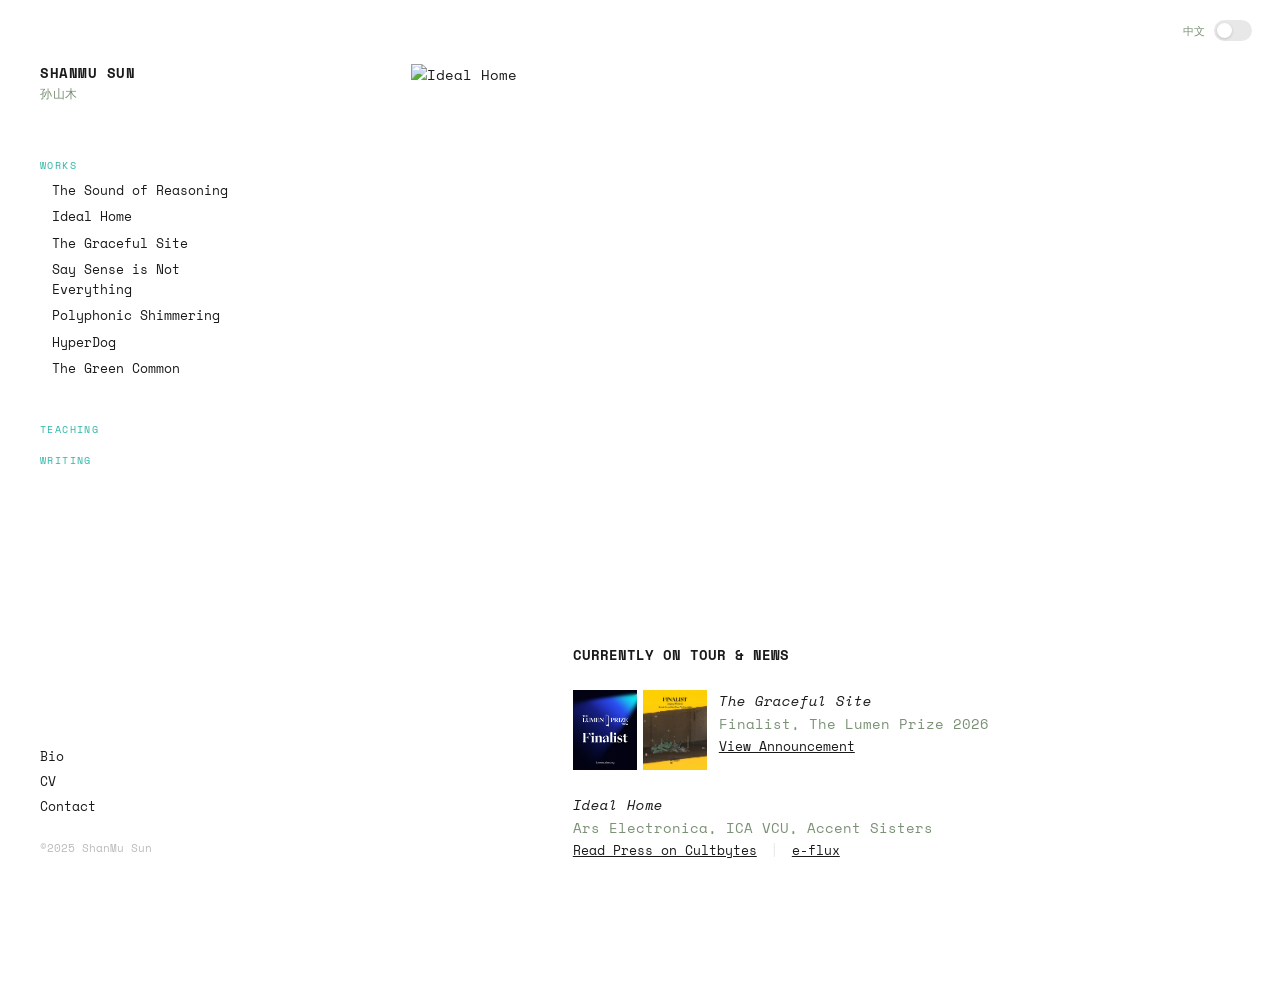
==== index.html @ ded91073 "1" ====
<!DOCTYPE html>
<html lang="en">

<head>
  <meta charset="UTF-8">
  <meta name="viewport" content="width=device-width, initial-scale=1.0">
  <title>ShanMu Sun 孙山木</title>
  <link rel="icon" href="images/favicon.svg" type="image/svg+xml">
  <link rel="icon" href="images/favicon-32.png" type="image/png" sizes="32x32">
  <link rel="icon" href="images/favicon-16.png" type="image/png" sizes="16x16">
  <link rel="shortcut icon" href="images/favicon.ico">
  <link rel="apple-touch-icon" href="images/apple-touch-icon.png" sizes="180x180">
  <link rel="preconnect" href="https://fonts.googleapis.com">
  <link rel="preconnect" href="https://fonts.gstatic.com" crossorigin>
  <link href="https://fonts.googleapis.com/css2?family=Space+Mono:ital,wght@0,400;0,700;1,400;1,700&display=swap"
    rel="stylesheet">
  <link rel="stylesheet" href="style.css">
  <script src="https://cdnjs.cloudflare.com/ajax/libs/three.js/r128/three.min.js"></script>
  <style>
    /* Sidebar stays above float-world */
    .sidebar {
      z-index: 20;
    }

    /* Hide main content when floating */
    body.float-mode .content>section,
    body.float-mode .content>p.section-heading {
      visibility: hidden;
    }

    body.float-mode .main-area {
      overflow: hidden;
    }

    /* Logo becomes clickable always */
    .sidebar-name {
      cursor: pointer;
      user-select: none;
    }

    .mobile-name {
      cursor: pointer;
      user-select: none;
    }
  </style>
</head>

<body>

  <!-- ══ LANG TOGGLE ══ -->
  <button class="lang-toggle" onclick="toggleLang()" aria-label="Switch language">
    <span class="lang-label" id="langLabel">中文</span>
    <div class="toggle-track" id="toggleTrack">
      <div class="toggle-thumb"></div>
    </div>
  </button>

  <!-- ══ MOBILE HEADER ══ -->
  <header class="mobile-header">
    <a href="#home" class="mobile-name" style="text-decoration:none; color:inherit;">SHANMU SUN <span
        class="zh">孙山木</span></a>
    <div class="mobile-header-actions">
      <button class="lang-toggle-inline" onclick="toggleLang()" aria-label="Switch language">
        <div class="toggle-track">
          <div class="toggle-thumb"></div>
        </div>
        <span class="lang-label" style="font-size:11px;letter-spacing:0.06em;color:var(--muted);">中文</span>
      </button>
      <button class="menu-btn" onclick="toggleMenu()" data-i18n="menu-btn">Menu</button>
    </div>
  </header>

  <nav class="mobile-nav" id="mobileNav">
    <div class="sb-group">
      <p class="sb-group-label" data-i18n="label-works">Works</p>
      <ul class="sb-list">
        <li><a href="#sound-of-reasoning" onclick="closeMenu()" data-i18n="nav-sound-of-reasoning">The Sound of Reasoning</a></li>
        <li><a href="#ideal-home" onclick="closeMenu()" data-i18n="nav-ideal-home">Ideal Home</a></li>
        <li><a href="#graceful-site" onclick="closeMenu()" data-i18n="nav-graceful-site">The Graceful Site</a></li>
        <li><a href="#sense" onclick="closeMenu()" data-i18n="nav-sense">Say Sense is Not Everything</a></li>
        <li><a href="#shimmering" onclick="closeMenu()" data-i18n="nav-shimmering">Polyphonic Shimmering</a></li>
        <li><a href="#hyperdog" onclick="closeMenu()" data-i18n="nav-hyperdog">HyperDog</a></li>
        <li><a href="#green-common" onclick="closeMenu()" data-i18n="nav-green-common">The Green Common</a></li>
      </ul>
    </div>
    <div class="sb-group">
      <a href="#teaching" onclick="closeMenu()" class="sb-group-label" data-i18n="label-teaching"
        style="display:block; text-decoration:none; margin-bottom: 16px;">Teaching</a>
      <a href="#writing" onclick="closeMenu()" class="sb-group-label" data-i18n="label-writing"
        style="display:block; text-decoration:none;">Writing</a>
    </div>
    <ul class="sb-list" style="padding-top:16px;margin-top:4px;">
      <li><a href="#about" onclick="closeMenu()" data-i18n="nav-about">Bio</a></li>
      <li><a href="#cv" onclick="closeMenu()" data-i18n="nav-cv">CV</a></li>
      <li><a href="#contact" onclick="closeMenu()" data-i18n="nav-contact">Contact</a></li>
    </ul>
    <div style="padding-top:16px;margin-top:16px;">
      <button class="lang-toggle-inline" onclick="toggleLang()" aria-label="Switch language">
        <div class="toggle-track">
          <div class="toggle-thumb"></div>
        </div>
        <span class="lang-label" style="font-size:11px;letter-spacing:0.06em;color:var(--muted);">中文</span>
      </button>
    </div>
  </nav>

  <!-- ══ SIDEBAR (desktop) ══ -->
  <aside class="sidebar">
    <a href="#home" class="sidebar-name" style="text-decoration:none; color:inherit; display:block;">
      SHANMU SUN
      <span class="zh">孙山木</span>
    </a>

    <div class="sb-group">
      <p class="sb-group-label" data-i18n="label-works">Works</p>
      <ul class="sb-list">
        <li><a href="#sound-of-reasoning" data-i18n="nav-sound-of-reasoning">The Sound of Reasoning</a></li>
        <li><a href="#ideal-home" data-i18n="nav-ideal-home">Ideal Home</a></li>
        <li><a href="#graceful-site" data-i18n="nav-graceful-site">The Graceful Site</a></li>
        <li><a href="#sense" data-i18n="nav-sense">Say Sense is Not Everything</a></li>
        <li><a href="#shimmering" data-i18n="nav-shimmering">Polyphonic Shimmering</a></li>
        <li><a href="#hyperdog" data-i18n="nav-hyperdog">HyperDog</a></li>
        <li><a href="#green-common" data-i18n="nav-green-common">The Green Common</a></li>
      </ul>
    </div>

    <div class="sb-group">
      <a href="#teaching" class="sb-group-label" data-i18n="label-teaching"
        style="display:block; text-decoration:none; margin-bottom: 16px;">Teaching</a>
      <a href="#writing" class="sb-group-label" data-i18n="label-writing"
        style="display:block; text-decoration:none;">Writing</a>
    </div>

    <ul class="sb-info">
      <li><a href="#about" data-i18n="nav-about">Bio</a></li>
      <li><a href="#cv" data-i18n="nav-cv">CV</a></li>
      <li><a href="#contact" data-i18n="nav-contact">Contact</a></li>
    </ul>

    <p class="sidebar-footer">©2025 ShanMu Sun</p>
  </aside>

  <!-- ══ MAIN CONTENT ══ -->
  <div class="main-area">
    <main class="content">

      <!-- HOME / GENERATIVE 3D -->
      <!-- ── Home / Tour Slideshow ── -->
      <section class="view active" id="home" style="display:block;">
        <div class="home-tour">
          <div class="home-slideshow">
            <img class="home-slide active" src="images/ideal-home/SUN_Q2A8078B.png" alt="Ideal Home">
            <img class="home-slide" src="images/ideal-home/SUN_Q2A8181.png" alt="Ideal Home Detail">
            <img class="home-slide" src="images/graceful-site/BP1.png" alt="The Graceful Site">
            <img class="home-slide" src="images/ideal-home/iH.png" alt="Ideal Home Audience">
            <img class="home-slide" src="images/graceful-site/The%20Graceful%20Site_1.png"
              alt="The Graceful Site Detail">
          </div>
          <div class="home-news" style="margin-top: 40px; font-size: 14px; line-height: 1.6; color: var(--fg);">
            <p style="margin-bottom: 24px;"><strong>CURRENTLY ON TOUR & NEWS</strong></p>

            <div style="display:flex; align-items:flex-start; gap:12px; margin-bottom: 24px;">
              <a href="https://lumenprize.org/2026-legacy-future-finalists/shanmu-sun-and-ruiqi-zhang" target="_blank"
                style="flex-shrink:0; display:flex; gap:6px;">
                <img src="images/graceful-site/Lumen%20Prize%20Finalist%20Announcement%20Tile.png"
                  alt="Finalist, The Lumen Prize 2026" style="width:64px; height:80px; object-fit:cover; display:block;">
                <img src="images/graceful-site/IMG_2126.jpg"
                  alt="Finalist, Legacy Futures — ShanMu Sun and Ruiqi Zhang, The Graceful Site"
                  style="width:64px; height:80px; object-fit:cover; display:block;">
              </a>
              <p style="margin:0;">
                <a href="#graceful-site" style="text-decoration:none;"><em>The Graceful Site</em></a><br>
                <span style="color: var(--muted);">Finalist, The Lumen Prize 2026</span><br>
                <a href="https://lumenprize.org/2026-legacy-future-finalists/shanmu-sun-and-ruiqi-zhang" target="_blank"
                  style="text-decoration: underline; font-size: 13px;">View Announcement</a>
              </p>
            </div>

            <p style="margin-bottom: 24px;">
              <a href="#ideal-home" style="text-decoration:none;"><em>Ideal Home</em></a><br>
              <span style="color: var(--muted);">Ars Electronica, ICA VCU, Accent Sisters</span><br>
              <a href="https://cultbytes.com/pleasure-engineered-mostly-captures-the-joy-of-a-i/?fbclid=PAdGRleASih05leHRuA2FlbQIxMQBzcnRjBmFwcF9pZA8xMjQwMjQ1NzQyODc0MTQAAafEj1iFTrn4xY_YZZkGdATvYg1-tB92wG1XQ3IVhoL_uZh4Ns8k4jDRVNehBw_aem_YWdncwD_RJpKM1AUskOohYz_hi32&brid=YWdncwEE5YRsIplyh_QXwCtqfaXg"
                target="_blank" style="text-decoration: underline; font-size: 13px;">Read Press on Cultbytes</a>
              <span style="margin: 0 4px; color: var(--light);">|</span>
              <a href="https://www.e-flux.com/announcements/6784218/gh-l" target="_blank"
                style="text-decoration: underline; font-size: 13px;">e-flux</a>
            </p>
          </div>
        </div>
      </section>


      <!-- ─────────────────────────────
         WORKS
    ───────────────────────────── -->


      <!-- The Sound of Reasoning -->
      <section class="entry view" id="sound-of-reasoning">
        <div class="entry-header">
          <h2 class="entry-title">
            The Sound of Reasoning<br>
            <span class="zh">推理之声</span>
          </h2>
          <p class="entry-meta" data-i18n="meta-sound-of-reasoning">2026 · Generative Audiovisual, Fixed Media (work
            in progress) · Collaboration with Johns Hopkins University<br>Collaborators: Ruiqi Zhang, Wenxuan Li,
            Yanyan Li, Shanshan Zhu, Zongwei Zhou</p>
        </div>
        <div class="img-wrap" style="margin-bottom: 40px;">
          <img src="images/sound-of-reasoning/still-01.png" alt="The Sound of Reasoning — still, twenty-six CT scans, one patient, eleven years"
            style="width:100%;display:block;">
        </div>
        <p class="img-caption" data-i18n="cap-sor-still">Still from the work</p>
        <div class="img-wrap" style="margin-top:20px;">
          <div style="padding:56.25% 0 0 0; position:relative;">
            <iframe src="https://player.vimeo.com/video/1219461088?color=ffffff&title=0&byline=0&portrait=0"
              style="position:absolute;top:0;left:0;width:100%;height:100%;" frameborder="0"
              allow="autoplay; fullscreen; picture-in-picture" allowfullscreen></iframe>
          </div>
        </div>
        <p class="img-caption" data-i18n="cap-video-documentation">Video documentation</p>
        <div class="entry-body" data-i18n="body-sound-of-reasoning">
          <p><em>119-second fixed-media video with monophonic sound, based on the RadThinking clinical reasoning
              dataset.</em></p>
          <p>One patient, 26 CT scans, eleven years: <em>The Sound of Reasoning</em> turns radiological uncertainty
            into scattering points and grains of sound, and leaves silence where the patient waited.</p>
          <p>After cancer treatment, patients return to the CT scanner for years of surveillance, watched for the
            disease's return. This generative audiovisual work renders one surveillance record — a patient followed
            across 26 CT scans over eleven years after treatment for liver cancer — moving through six stages: a
            post-resection baseline, a new suspicious lesion, resolution of a benign finding, recurrence after five
            years of remission, progression after ablation, and stability that downgrades concern.</p>
          <p>The audience watches the patient's liver rendered as a point cloud and hears a sound generated entirely
            from granular synthesis. Visual and auditory elements are derived from a shared uncertainty field built
            from longitudinal liver meshes: higher uncertainty produces unstable visual boundaries, denser
            scattering, and noisier sound; higher certainty produces a more stable form and sparse, resonant sound.
            Silence between passages marks the intervals of waiting that the clinical record does not capture.</p>
          <p>A collaboration with Johns Hopkins University, University of Missouri, Columbia University, and the
            University of Illinois Urbana-Champaign, developed while in residence at VCUarts Qatar. Submitted to
            NeurIPS 2026 (Creative AI Track).</p>
        </div>
      </section>

      <!-- Collision at a Distance — ARCHIVED: removed from nav, section kept for easy restore -->
      <section class="entry view" id="collision">
        <div class="entry-header">
          <h2 class="entry-title">
            Collision at a Distance<br>
            <span class="zh">远距离碰撞</span>
          </h2>
          <p class="entry-meta" data-i18n="meta-collision">2026 · Simulation (work in progress)<br>Collaborator: Ruiqi
            Zhang</p>
        </div>
        <div class="img-wrap" style="margin-bottom: 40px;">
          <img src="images/collision-at-a-distance/IMG_2833.png" alt="Collision at a Distance — simulation view">
        </div>
        <p class="img-caption" data-i18n="cap-simulation-view">Simulation view</p>
        <div class="img-wrap" style="margin-top:40px; margin-bottom: 40px;">
          <img src="images/collision-at-a-distance/animated-result-iso3.gif" alt="Collision at a Distance — animation"
            style="width:100%;display:block;">
        </div>
        <p class="img-caption" data-i18n="cap-animation">Animation</p>
        <div class="entry-body" data-i18n="body-collision">
          <p>Collision at a Distance, 2026. A simulation work in progress.</p>
        </div>
      </section>

      <!-- Ideal Home -->
      <section class="entry view" id="ideal-home">
        <div class="entry-header">
          <h2 class="entry-title">
            Ideal Home<br>
            <span class="zh">理想之家</span>
          </h2>
          <p class="entry-meta" data-i18n="meta-ideal-home">2025 · Installation · Ars Electronica, Linz, Austria</p>
        </div>
        <div class="img-wrap" style="margin-bottom: 40px;">
          <img src="images/ideal-home/SUN_Q2A8078B.png" alt="Ideal Home — installation view">
        </div>
        <p class="img-caption" data-i18n="cap-install-view">Installation view</p>
        <div class="img-wrap" style="margin-bottom: 40px;">
          <img src="images/ideal-home/SUN_Q2A8181.png" alt="Ideal Home — detail">
        </div>
        <p class="img-caption" data-i18n="cap-detail">Detail</p>
        <div class="img-wrap" style="margin-bottom: 40px;">
          <img src="images/ideal-home/iH.png" alt="Ideal Home — audience" style="width:100%;display:block;">
        </div>
        <div class="img-wrap" style="margin-bottom: 40px;">
          <img src="images/ideal-home/SUN_Q2A8093.png" alt="Ideal Home — VR headset" style="width:100%;display:block;">
        </div>
        <div class="entry-body" data-i18n="body-ideal-home">
          <p>Ideal Home is an extended-reality (XR) narrative project that explores how immigrant experiences and the
            evolving concept of home are reshaped through emerging technologies. Central to the story is a ghostly AI
            avatar that drifts through layered interfaces, landscapes, symbols, and code.

            Combining generative AI, immersive XR environments, and collaborative writing, the project constructs a
            fragmented, non-linear story world shaped by multiple voices. The artist invited immigrant writers to
            co-create a text archive based on their experiences of longing, memory, and displacement. A fine-tuned GPT-4
            model then rewrote a unified script, blending distinct writing styles and transforming cultural symbols into
            something unexpected.

            By embedding the script into a game engine, the project blurs the line between oral history and generative
            fiction, offering an alternative mode of engagement. The AI avatar acts as a narrator and emotional guide,
            accompanying the player through flickering memory objects, dreamlike spaces, and cultural echoes. Ideal Home
            becomes a speculative space where collective memory and machine intelligence co-author a new language for
            belonging.
          </p>
          <p>
            <a href="https://ars.electronica.art/panic/en/view/self-reflexive-worlds-ideal-home-text-textures-20e38ddb450c81a289b2d2d5313c948f/"
              target="_blank">View at Ars Electronica →</a>
          </p>
          <p>
            <a href="https://arts.vcu.edu/the-work/ideal-home/" target="_blank">VCUarts documentation →</a>
          </p>
        </div>
      </section>

      <!-- The Graceful Site -->
      <section class="entry view" id="graceful-site">
        <div class="entry-header">
          <h2 class="entry-title">
            The Graceful Site
            <span class="zh">优美地高于生活</span>
          </h2>
          <p class="entry-meta" data-i18n="meta-graceful-site">2024 · Live Simulation (infinite duration, dimensions
            variable), Mac mini<br>ShanMu Weitong Sun and Ruiqi Zhang<br>Sound Design: Stephen Vitiello · Game
            Development: Weilong Qian</p>
        </div>
        <div style="display:flex; gap:20px; flex-wrap:wrap; margin-bottom: 12px;">
          <div class="img-wrap" style="max-width: 260px; margin-bottom:0;">
            <a href="https://lumenprize.org/2026-legacy-future-finalists/shanmu-sun-and-ruiqi-zhang" target="_blank">
              <img src="images/graceful-site/Lumen%20Prize%20Finalist%20Announcement%20Tile.png"
                alt="Finalist, The Lumen Prize 2026" style="width:100%;display:block;">
            </a>
          </div>
          <div class="img-wrap" style="max-width: 260px; margin-bottom:0;">
            <a href="https://lumenprize.org/2026-legacy-future-finalists/shanmu-sun-and-ruiqi-zhang" target="_blank">
              <img src="images/graceful-site/IMG_2126.jpg"
                alt="Finalist, Legacy Futures — ShanMu Sun and Ruiqi Zhang, The Graceful Site"
                style="width:100%;display:block;">
            </a>
          </div>
        </div>
        <p class="img-caption" style="margin-bottom: 24px;">Finalist, The Lumen Prize 2026</p>
        <div style="margin-bottom: 40px;">
          <iframe frameborder="0"
            src="https://itch.io/embed/4658206?linkback=true&amp;bg_color=ffffff&amp;fg_color=000000&amp;link_color=000000&amp;border_color=000000"
            width="552" height="167"><a href="https://shanmusun.itch.io/the-graceful-site">The Graceful Site by
              ShanmuSun</a></iframe>
        </div>
        <div class="img-wrap" style="margin-bottom: 40px;">
          <img src="images/graceful-site/BP1.png" alt="The Graceful Site — installation view">
        </div>
        <p class="img-caption" data-i18n="cap-install-view">Installation view</p>
        <div class="img-wrap" style="margin-bottom: 40px;">
          <img src="images/graceful-site/The%20Graceful%20Site_1.png" alt="The Graceful Site — interior"
            style="width:100%;display:block;">
        </div>
        <div class="img-wrap" style="margin-bottom: 40px;">
          <img src="images/graceful-site/The%20Graceful%20Site_5.png" alt="The Graceful Site — night"
            style="width:100%;display:block;">
        </div>
        <div class="img-wrap" style="margin-top:20px;">
          <div style="padding:56.25% 0 0 0; position:relative;">
            <iframe src="https://player.vimeo.com/video/1039561224?color=ffffff&title=0&byline=0&portrait=0"
              style="position:absolute;top:0;left:0;width:100%;height:100%;" frameborder="0"
              allow="autoplay; fullscreen; picture-in-picture" allowfullscreen></iframe>
          </div>
        </div>
        <p class="img-caption">Video documentation</p>
        <div class="entry-body" data-i18n="body-graceful-site">
          <p><em>A speculative fable</em></p>
          <p>A minimal theater within a game engine foretells the failed future of automation and sketches an
            alternative trajectory for artificial intelligence. The story is set in an abandoned Bitcoin mining
            facility: a post-human worksite where the cryptoeconomic system has already collapsed. The laborers are
            gone, yet technological remnants remain, and the environment slowly reconfigures into a new ecology.</p>
          <p>The objects left behind take the stage, performing within an improvisational structure: spirit-channeling
            ravens, connected to the souls of former workers, argue fervently over the promises and perils of
            decentralized economies, the vanishing of labor, and the endless acceleration of capitalism. From the debris
            of the mining company, a low-hovering drone circles the room in perpetual surveillance. Nearby, clusters of
            idle mining machines gather into swarms. The code once dedicated to relentless hash collisions mutates into
            transmissible genetic information, driving them to move, to leap, to stammer rudimentary words, and
            eventually to evolve into sentient entities.</p>
          <p>This theater is shaped by the observer's gaze. Continuously deconstructed and recomposed, it unfolds as a
            live, autonomous program governed by its own internal logic: a performance without end, a system endlessly
            rehearsing itself.</p>
          <p><a href="https://lumenprize.org/2026-legacy-future-finalists/shanmu-sun-and-ruiqi-zhang" target="_blank">Finalist, The Lumen Prize 2026 →</a></p>
        </div>
      </section>

      <!-- Say Sense is Not Everything -->
      <section class="entry view" id="sense">
        <div class="entry-header">
          <h2 class="entry-title">Say Sense is Not Everything</h2>
          <p class="entry-meta" data-i18n="meta-sense">Web Publication · Collaborative</p>
        </div>
        <div class="img-wrap">
          <img src="images/sense/01.jpg" alt="Say Sense is Not Everything — sensenoteverything.zip">
        </div>
        <p class="img-caption" data-i18n="cap-sense">sensenoteverything.zip</p>
        <div class="entry-body" data-i18n="body-sense">
          <p>A collaborative web publication and project.</p>
          <p><a href="https://sensenoteverything.zip" target="_blank">sensenoteverything.zip →</a></p>
        </div>
      </section>

      <!-- Polyphonic Shimmering -->
      <section class="entry view" id="shimmering">
        <div class="entry-header">
          <h2 class="entry-title">Polyphonic Shimmering</h2>
          <p class="entry-meta" data-i18n="meta-shimmering">Collaborative Web · Publication</p>
        </div>
        <div class="img-wrap">
          <img src="images/shimmering/01.jpg" alt="Polyphonic Shimmering — shimmering.world">
        </div>
        <p class="img-caption" data-i18n="cap-shimmering">shimmering.world</p>
        <div class="entry-body" data-i18n="body-shimmering">
          <p>A collaborative web publication exploring polyphonic and shimmering forms of expression.</p>
          <p><a href="https://shimmering.world/index.html" target="_blank">shimmering.world →</a></p>
        </div>
      </section>

      <!-- HyperDog -->
      <section class="entry view" id="hyperdog">
        <div class="entry-header">
          <h2 class="entry-title">HyperDog</h2>
          <p class="entry-meta" data-i18n="meta-hyperdog">2022 · Mixed Media, Moving Image, Raspberry Pi GUI · Beijing
          </p>
        </div>
        <div class="img-wrap">
          <img src="images/hyperdog/install.jpg" alt="HyperDog — installation view">
        </div>
        <p class="img-caption" data-i18n="cap-install-view">Installation view</p>
        <div class="img-wrap" style="margin-top:20px;">
          <div style="padding:56.25% 0 0 0; position:relative;">
            <iframe src="https://player.vimeo.com/video/785705611?color=ffffff&title=0&byline=0&portrait=0"
              style="position:absolute;top:0;left:0;width:100%;height:100%;" frameborder="0"
              allow="autoplay; fullscreen; picture-in-picture" allowfullscreen></iframe>
          </div>
        </div>
        <p class="img-caption">Video documentation</p>
        <div class="entry-body" data-i18n="body-hyperdog">
          <p>Based on the observation of computer language and general linguistics, this project aims to explore the
            similarities and differences between the narrative methods for constructing objects. Like ordinary
            languages, computer languages link the sound-image and concept when constructing objects to refer to the
            word symbol of concept and form a narrative in conjunction with the picture form. The difference is that the
            binary nature of computer system constructs objects in a way that is different from text-constructed
            objects.</p>
          <p>The project is composed of sculpture, video and interactive software. Three screens are embedded in the
            sculpture frame of the oracle bone script character "dog" (犬) to show the process of language as sign in
            constructing objects, the interactive interface of Raspberry Pi and the computer constructing process — so
            that the audience can be immersed in the process of building objects with general linguistic and programming
            code at the same time, and feel the connectivity and cooperation between computer language and common
            linguistics in the process of narration.</p>
          <p><a href="https://vimeo.com/785705611" target="_blank">Watch on Vimeo →</a></p>
        </div>
      </section>

      <!-- The Green Common -->
      <section class="entry view" id="green-common">
        <div class="entry-header">
          <h2 class="entry-title">The Green Common</h2>
          <p class="entry-meta" data-i18n="meta-green-common">2022 · Modular Design, Stop Motion · Shanghai</p>
        </div>
        <div class="img-wrap">
          <img src="images/the-green-common/install.jpg" alt="The Green Common — installation view">
        </div>
        <p class="img-caption" data-i18n="cap-install-view">Installation view</p>
        <div class="img-wrap" style="margin-top:20px;">
          <div style="padding:56.25% 0 0 0; position:relative;">
            <iframe src="https://player.vimeo.com/video/785524921?color=ffffff&title=0&byline=0&portrait=0"
              style="position:absolute;top:0;left:0;width:100%;height:100%;" frameborder="0"
              allow="autoplay; fullscreen; picture-in-picture" allowfullscreen></iframe>
          </div>
        </div>
        <p class="img-caption">Video documentation</p>
        <div class="entry-body">
          <p>This project focuses on the spontaneous formation of community interactions during the COVID-19 outbreak in
            the city of Shanghai in terms of information and knowledge sharing and mutual aid efforts. I chose to use
            cheap and lightweight materials to construct a civil society based on community interaction with a modular
            design.</p>
          <p>The planting box/chair, made by cutting plywood, is assembled by tying a single cargo strap with ratchets.
            The luggage strap, which can withstand more than 700 kg, allows you to construct a planting box and a chair
            without the use of screws, bonds or any hardware. It is easy to ship and assemble.</p>
          <p><a href="https://vimeo.com/785524921" target="_blank">Watch on Vimeo →</a></p>
        </div>
      </section>

      <!-- ─────────────────────────────
         TEACHING
    ───────────────────────────── -->
      <section class="view" id="teaching">
        <p class="section-heading" data-i18n="label-teaching">Teaching</p>

        <div class="table-list">
          <div class="table-row">
            <div class="table-col-label">Course (BFA)</div>
            <div class="table-col-links">
              <a href="cce.html" class="table-link">→ Creative Code & Electronics</a>
              <a href="3da.html" class="table-link">→ 3D Computer Art</a>
            </div>
          </div>
          <div class="table-row">
            <div class="table-col-label">Workshop</div>
            <div class="table-col-links">
              <a href="#oops" class="table-link">→ OOPS! (Off-Purpose Software)</a>
            </div>
          </div>
        </div>
      </section>

      <!-- OOPS! -->
      <section class="view teaching-entry" id="oops">
        <a href="#teaching" class="back-link">←</a>
        <h2 class="teaching-title">OOPS! (Off-Purpose Software)</h2>
        <p class="teaching-meta" data-i18n="meta-oops">Fall 2025 · SFPC · Co-taught w/ Herdimas Anggara & Rasim Bayramov
        </p>
        <div class="teaching-desc" data-i18n="body-oops-desc">
          <p>A 7-week class about using serious tools unseriously. Students explore Google Workspace (Docs, Sheets,
            Slides, Forms) and push it to the edge of breakdown — writing Apps Script as revisionist memoir, using
            autofill as a timing device, and finding other methods of misuse through scripting or overly literal
            obedience.</p>
          <p>
            <a href="https://sfpc.study/blog/oops" target="_blank">Read blog post</a><br>
            <a href="https://www.instagram.com/p/DMgT9boJi7X/" target="_blank">Course announcement</a><br>
            <a href="https://www.instagram.com/reel/DSVnIhSERyu/" target="_blank">Showcase reel</a>
          </p>
        </div>
        <div class="unified-carousel" style="max-width: 600px; margin: 40px auto; aspect-ratio: 1 / 1;">
          <div class="carousel-track">
            <img class="carousel-slide active" src="images/oops/ig1.png" alt="Course announcement"
              style="display:block;">
            <img class="carousel-slide" src="images/oops/ig4.png" alt="Student work: First Day at Work">
            <img class="carousel-slide" src="images/oops/ig3.png" alt="End-of-session showcase">
            <img class="carousel-slide" src="images/oops/sfpc-blog.jpg" alt="SFPC blog post">
          </div>
          <div class="carousel-btn prev" onclick="moveCarousel(this, -1)"></div>
          <div class="carousel-btn next" onclick="moveCarousel(this, 1)"></div>
        </div>
      </section>

      <!-- ─────────────────────────────
         WRITING
    ───────────────────────────── -->
      <section class="view" id="writing">
        <p class="section-heading" data-i18n="label-writing">Writing & Research</p>

        <div class="table-list">
          <div class="table-row">
            <div class="table-col-label">Essays / Publications</div>
            <div class="table-col-links">
              <a href="#thesis" class="table-link">→ From Ink to Code, From Binary to Boundless Reality</a>
              <a href="#endless-barrier" class="table-link">→ The Endless Barrier in Reading</a>
              <a href="#emptiness" class="table-link">→ Speaking Across Emptiness</a>
              <a href="#rotation" class="table-link">→ "Earth's Rotation Vertigo"</a>
            </div>
          </div>

          <div class="table-row">
            <div class="table-col-label">Academic Research</div>
            <div class="table-col-links">
              <a href="#sor-paper" class="table-link">→ The Sound of Reasoning (NeurIPS 2026, Creative AI Track)</a>
              <a href="#lsl" class="table-link">→ Lab Streaming Layer Framework Research (Virtual Reality, Springer)</a>
            </div>
          </div>
        </div>
      </section>

      <!-- MFA Thesis -->
      <section class="entry view" id="thesis">
        <div class="entry-header">
          <h2 class="entry-title">From Ink to Code, From Binary to Boundless Reality—Until All Returns to Emptiness</h2>
          <p class="entry-meta" data-i18n="meta-thesis">MFA Thesis · Virginia Commonwealth University, Kinetic Imaging ·
            2025</p>
        </div>
        <div class="entry-body" data-i18n="body-thesis">
          <p>This thesis explores the entangled relationship between language, memory, and technology through the lens
            of immigrant experience. Moving from programming to visual storytelling, I investigate how dyslexia,
            bilingualism, and cultural displacement have shaped my ways of reading, writing, and coding.</p>
          <p>Beginning with personal reflections on switching from computer science to art, I trace how code offered a
            form of clarity and expression where written language had once failed me. Yet as I ventured into real-time
            simulation and XR storytelling, I encountered new forms of mistranslation—where narratives dissolved,
            mutated, or resisted coherence altogether.</p>
          <p>Through a series of experiments in code-driven art, culminating in the XR project Ideal Home, I examine the
            possibilities and limitations of machine translation for human emotions. By fine-tuning GPT-4 on
            collaboratively gathered immigrant stories, Ideal Home stages an encounter between fractured memories and
            algorithmic interpretation, inviting participants to wander through a ghostly landscape of drifting texts
            and partial recollections.</p>
          <p>Drawing inspiration from thinkers like Gayatri Spivak, Svetlana Alexievich, and Pauline Oliveros, I propose
            mistranslation not as failure but as a generative space—a terrain where hybrid identities and unfinished
            memories can unfold. In a world shaped by linguistic and technological thresholds, perhaps an ideal home is
            not a destination but a moment of shared uncertainty: a fleeting agreement between human and machine to
            continue searching, even when no final understanding is possible.</p>
          <p><a href="https://doi.org/10.25772/82DT-BM43" target="_blank">Read on VCU Scholars Compass →</a></p>
        </div>
      </section>

      <!-- The Endless Barrier in Reading -->
      <section class="entry view" id="endless-barrier">
        <a href="#writing" class="back-link">←</a>
        <div class="entry-header">
          <h2 class="entry-title">The Endless Barrier in Reading</h2>
          <p class="entry-meta" data-i18n="meta-endless-barrier">Essay · Substack — Bad Sense</p>
        </div>
        <div class="img-wrap">
          <img src="images/writing/endless-barrier.jpg" alt="The Endless Barrier in Reading — Bad Sense">
        </div>
        <div class="entry-body">
          <p><a href="https://badsense.substack.com/p/the-endless-barrier-in-reading" target="_blank">Read on Substack
              →</a></p>
        </div>
      </section>

      <!-- Speaking Across Emptiness -->
      <section class="entry view" id="emptiness">
        <a href="#writing" class="back-link">←</a>
        <div class="entry-header">
          <h2 class="entry-title">Speaking Across Emptiness: On Translation, Self, and Silence</h2>
          <p class="entry-meta" data-i18n="meta-emptiness">Essay · sensenoteverything.zip</p>
        </div>
        <div class="img-wrap">
          <img src="images/writing/emptiness.jpg" alt="Speaking Across Emptiness — sensenoteverything.zip">
        </div>
        <div class="entry-body">
          <p><a href="https://sensenoteverything.zip/ShanMu.html" target="_blank">Read essay →</a></p>
        </div>
      </section>

      <!-- Earth's Rotation Vertigo -->
      <section class="entry view" id="rotation">
        <a href="#writing" class="back-link">←</a>
        <div class="entry-header">
          <h2 class="entry-title">"Earth's Rotation Vertigo"</h2>
          <p class="entry-meta" data-i18n="meta-rotation">Text · Polyphonic Shimmering</p>
        </div>
        <div class="img-wrap">
          <img src="images/writing/rotation.jpg" alt="Earth's Rotation Vertigo — Polyphonic Shimmering">
        </div>
        <div class="entry-body">
          <p><a href="https://shimmering.world/WeitongSun.html" target="_blank">Read text →</a></p>
        </div>
      </section>

      <!-- LSL Research -->
      <section class="entry view" id="lsl">
        <div class="entry-header">
          <h2 class="entry-title">Lab Streaming Layer Framework Research</h2>
          <p class="entry-meta" data-i18n="meta-lsl">2023 · Research Paper · Virtual Reality, Springer</p>
        </div>
        <div class="entry-body" data-i18n="body-lsl">
          <p>Published research on the Lab Streaming Layer framework, exploring real-time biosignal data in XR
            environments.</p>
          <p><a href="https://link.springer.com/article/10.1007/s10055-023-00799-8" target="_blank">Read on Springer
              →</a></p>
        </div>
      </section>

      <!-- The Sound of Reasoning — paper -->
      <section class="entry view" id="sor-paper">
        <a href="#writing" class="back-link">←</a>
        <div class="entry-header">
          <h2 class="entry-title">The Sound of Reasoning</h2>
          <p class="entry-meta" data-i18n="meta-sor-paper">2026 · NeurIPS Creative AI Track · Published on
            OpenReview</p>
        </div>
        <div class="entry-body" data-i18n="body-sor-paper">
          <p><em>Published to NeurIPS 2026, Creative AI Track.</em></p>
          <p>One patient, 26 CT scans, eleven years: the paper accompanying <a href="#sound-of-reasoning">The Sound
              of Reasoning</a> turns radiological uncertainty into scattering points and grains of sound, and leaves
            silence where the patient waited.</p>
          <p>Co-authored with Ruiqi Zhang, Wenxuan Li, Yanyan Li, Shanshan Zhu, and Zongwei Zhou.</p>
          <p><a href="https://openreview.net/forum?id=gUabfXv8Me" target="_blank">Read on OpenReview →</a></p>
        </div>
      </section>

      <!-- ─────────────────────────────
         ABOUT / CV
    ───────────────────────────── -->
      <section class="entry view" id="about" style="border-bottom:none; margin-bottom:80px;">
        <div class="about-portrait">
          <img src="images/Artist%20Photo%20%C2%A9Jiayi%20Liang%20(1).png" alt="ShanMu Sun — Photo © Jiayi Liang">
        </div>
        <div class="about-body" data-i18n="body-about">
          <p>I am a Chinese artist and writer, currently based in Jinan, China. I am interested in the intersection
            of media, art, and technology.</p>
          <p>My work often explores themes of identity, culture, and media studies. I consider myself an
            experimental artist who explores live simulation, digital storytelling, artificial intelligence, and the
            methodology of programming languages.</p>
          <p>My practice explores the complexity of emerging technology and computation as an alternative narrative
            container.</p>
          <p>My work has been shortlisted for the Lumen Prize and exhibited internationally at venues such as Ars
            Electronica (Linz, Austria), Black Brick Project (NYC, US), Instinc (Singapore), ICAVCU (Richmond, VA),
            and others.</p>
          <p>Visiting Artist at VCUarts Qatar, Department of Kinetic Imaging.</p>
        </div>
      </section>

      <!-- ─────────────────────────────
         CV
    ───────────────────────────── -->
      <section class="entry view" id="cv" style="border-bottom:none; margin-bottom:80px;">
        <p class="section-heading" data-i18n="nav-cv">CV</p>

        <!-- ── CV (bilingual) ── -->
        <div class="cv-body">

          <div class="cv-section">
            <h3 class="cv-heading" data-i18n="cv-h-education">Education</h3>
            <div class="cv-group">
              <span class="cv-year">2025</span>
              <div class="cv-entries" data-i18n="cv-ed-2025">
                <p>MFA, Kinetic Imaging, Virginia Commonwealth University School of the Arts, Richmond, VA, USA.</p>
              </div>
            </div>
            <div class="cv-group">
              <span class="cv-year">2021</span>
              <div class="cv-entries" data-i18n="cv-ed-2021">
                <p>BS, Computer Science and Minor in Mathematics and Arts, University of Delaware, Newark, DE, USA.</p>
              </div>
            </div>
          </div>

          <div class="cv-section">
            <h3 class="cv-heading" data-i18n="cv-h-exhibition">Selected Exhibition</h3>
            <div class="cv-group">
              <span class="cv-year">2026</span>
              <div class="cv-entries" data-i18n="cv-ex-2026">
                <p><a href="https://lumenprize.org/2026-legacy-future-finalists/shanmu-sun-and-ruiqi-zhang" target="_blank">Lumen Prize Finalist 2026 →</a>, online exhibition</p>
                <p>Screen // Seen, KCAC, Kansas City Artists Coalition, MO</p>
                <p><em>Pleasure Engineered</em>, Accent Sisters, New York City, NY</p>
                <p>Odds and Ends Film Festival, Light House Studio, Charlottesville, VA</p>
              </div>
            </div>
            <div class="cv-group">
              <span class="cv-year">2025</span>
              <div class="cv-entries" data-i18n="cv-ex-2025">
                <p>7th The Wrong Biennale: V. Renewal, Screensaver section, online exhibition</p>
                <p>Not Here, Not Now, Gallery 130, University of Mississippi, Oxford, MS</p>
                <p>2025 SECAC Juried Exhibition, SITE1212, Cincinnati, OH</p>
                <p><em>Ars Electronica Festival</em>, PostCity, Linz, Austria</p>
                <p><em>Computation Rehearsal</em>, INSTINC, Singapore</p>
                <p><em>MFA Thesis Exhibition</em>, Institute for Contemporary Art, Richmond, VA</p>
              </div>
            </div>
            <div class="cv-group">
              <span class="cv-year">2024</span>
              <div class="cv-entries" data-i18n="cv-ex-2024">
                <p><em>Phantom Dimensions</em>, Black Brick Project, Brooklyn, NY</p>
                <p>Unsupported Format, Seipel Gallery, Richmond, VA</p>
                <p>WHEREABOUTS: VCUarts MFA Candidacy Exhibition, Stony Point Fashion Park, Richmond, VA</p>
                <p>K is for Komputer, Murry N. DePillars Gallery, Richmond, VA</p>
              </div>
            </div>
          </div>

          <div class="cv-section">
            <h3 class="cv-heading" data-i18n="cv-h-talks">Lectures / Panels / Talks</h3>
            <div class="cv-group">
              <span class="cv-year">2026</span>
              <div class="cv-entries" data-i18n="cv-ta-2026">
                <p>Presenter, 15th International Conference on Applied Human Factors and Ergonomics (AHFE 2026),
                  Istanbul, Türkiye</p>
                <p>Guest Artist Lecture, VCUarts Kinetic Imaging, Qatar</p>
              </div>
            </div>
            <div class="cv-group">
              <span class="cv-year">2025</span>
              <div class="cv-entries" data-i18n="cv-ta-2025">
                <p>Generative AI's Role in Transforming Creative Practices and Cultural Narratives, SECAC 2025,
                  Cincinnati, OH</p>
                <p>Artist Talk, Pechakucha by VCUarts Kinetic Imaging, Richmond, VA</p>
              </div>
            </div>
            <div class="cv-group">
              <span class="cv-year">2024</span>
              <div class="cv-entries" data-i18n="cv-ta-2024">
                <p>Invited Speaker, Student Fellows Research Presentation, AI Futures Lab, Virginia Commonwealth
                  University, Richmond, VA</p>
                <p>Artist Talk, Pechakucha by VCUarts, Richmond, VA</p>
              </div>
            </div>
          </div>

          <div class="cv-section">
            <h3 class="cv-heading" data-i18n="cv-h-awards">Awards / Grants</h3>
            <div class="cv-group">
              <span class="cv-year">2026</span>
              <div class="cv-entries" data-i18n="cv-aw-2026">
                <p><a href="https://lumenprize.org/2026-legacy-future-finalists/shanmu-sun-and-ruiqi-zhang" target="_blank">Lumen Prize Finalist 2026 →</a></p>
                <p>VCUarts Visiting Artist, Virginia Commonwealth University, Qatar</p>
              </div>
            </div>
            <div class="cv-group">
              <span class="cv-year">2025</span>
              <div class="cv-entries" data-i18n="cv-aw-2025">
                <p>VCUarts Post-Master's Teaching Fellowship Program, Virginia Commonwealth University, Richmond, VA</p>
                <p>AI Futures Lab Fellowship, Virginia Commonwealth University, Richmond, VA</p>
                <p>Graduate Research Grant, Pollak Society, Richmond, VA</p>
              </div>
            </div>
            <div class="cv-group">
              <span class="cv-year">2024</span>
              <div class="cv-entries" data-i18n="cv-aw-2024">
                <p>National Youth Designer Competition Finalist, China Industrial Design Association 2024, Online</p>
                <p>VCUarts Graduate Assistantship, Richmond, VA</p>
              </div>
            </div>
            <div class="cv-group">
              <span class="cv-year">2023</span>
              <div class="cv-entries" data-i18n="cv-aw-2023">
                <p>VCUarts Graduate Assistantship, Richmond, VA</p>
              </div>
            </div>
          </div>

          <div class="cv-section">
            <h3 class="cv-heading" data-i18n="cv-h-pub">Publication</h3>
            <div class="cv-group">
              <span class="cv-year">2026</span>
              <div class="cv-entries" data-i18n="cv-pu-2026">
                <p>AHFE 2026 17th International Conference on Applied Human Factors and Ergonomics. "Reframing Immigrant
                  Narratives through AI-Assisted Co-Creation and Immersive Experience: A Case Study of Ideal Home." May,
                  2026</p>
              </div>
            </div>
            <div class="cv-group">
              <span class="cv-year">2025</span>
              <div class="cv-entries" data-i18n="cv-pu-2025">
                <p><em>From Ink to Code, From Binary to Boundless Reality—Until All Returns to Emptiness.</em> MFA
                  Thesis, Virginia Commonwealth University, Kinetic Imaging, May 2025. <a
                    href="https://doi.org/10.25772/82DT-BM43" target="_blank">DOI: 10.25772/82DT-BM43 →</a></p>
                <p>"Speaking Across Emptiness: On Translation, Self, and Silence." In <em>Say Sense is Not
                    Everything</em>, ed. Meg Miller. Book and Website, May 2025. <a
                    href="https://sensenoteverything.zip/ShanMu.html" target="_blank">Read →</a></p>
                <p>"The Endless Barrier in Reading." In <em>BAD SENSE</em>, ed. Meg Miller. Substack, Apr 2025. <a
                    href="https://open.substack.com/pub/badsense/p/the-endless-barrier-in-reading" target="_blank">Read
                    →</a></p>
              </div>
            </div>
            <div class="cv-group">
              <span class="cv-year">2024</span>
              <div class="cv-entries" data-i18n="cv-pu-2024">
                <p>"Earth's Rotation Vertigo (地球自转眩晕症)." In <em>Polyphonic Shimmering</em>, ed. Meg Miller. Book and
                  Website, May 2024. <a href="https://shimmering.world/WeitongSun.html" target="_blank">Read →</a></p>
              </div>
            </div>
            <div class="cv-group">
              <span class="cv-year">2023</span>
              <div class="cv-entries" data-i18n="cv-pu-2023">
                <p>Springer Nature. "A Scoping Review of the Use of Lab Streaming Layer Framework in Virtual and
                  Augmented Reality Research." <em>Virtual Reality</em>, May 2023. <a
                    href="https://doi.org/10.1007/s10055-023-00799-8" target="_blank">DOI: 10.1007/s10055-023-00799-8
                    →</a></p>
              </div>
            </div>
          </div>

          <div class="cv-section">
            <h3 class="cv-heading" data-i18n="cv-h-position">Academic Position</h3>
            <div class="cv-group">
              <span class="cv-year">2026–27</span>
              <div class="cv-entries" data-i18n="cv-po-2627">
                <p>Visiting Artist, Virginia Commonwealth University School of the Arts, Qatar<br>
                  <em>3D Computer Art</em>, Department of Kinetic Imaging<br>
                  <em>Video Practices</em>, Department of Kinetic Imaging
                </p>
              </div>
            </div>
            <div class="cv-group">
              <span class="cv-year">2025–26</span>
              <div class="cv-entries" data-i18n="cv-po-2526">
                <p>Adjunct Professor, Virginia Commonwealth University School of the Arts<br>
                  <em>3D Computer Art</em>; <em>Creative Code and Electronics</em>, Department of Kinetic Imaging
                </p>
                <p>Assistant Teacher, School for Poetic Computation, New York City<br>
                  <em>OOPS! (Off-Purpose Software)</em>
                </p>
                <p>Research Assistant, University of Missouri<br>
                  <em>Immersive Media Research Projects</em>, School of Visual Studies
                </p>
              </div>
            </div>
            <div class="cv-group">
              <span class="cv-year">2024–25</span>
              <div class="cv-entries" data-i18n="cv-po-2425">
                <p>Adjunct Professor, Virginia Commonwealth University School of the Arts<br>
                  <em>Creative Code and Electronics</em>, Department of Kinetic Imaging
                </p>
                <p>Adjunct Instructor, Virginia Commonwealth University School of the Arts<br>
                  <em>Creative Code and Electronics</em>, Department of Kinetic Imaging
                </p>
              </div>
            </div>
            <div class="cv-group">
              <span class="cv-year">2023–24</span>
              <div class="cv-entries" data-i18n="cv-po-2324">
                <p>Teaching Assistant, Virginia Commonwealth University School of the Arts<br>
                  <em>3D Computer Art</em>, <em>Creative Code and Electronics</em>, <em>Sound Art</em>, Department of
                  Kinetic Imaging
                </p>
              </div>
            </div>
            <div class="cv-group">
              <span class="cv-year">2022–23</span>
              <div class="cv-entries" data-i18n="cv-po-2223">
                <p>Research Assistant, University of Delaware<br>
                  <em>Human-Computer Interaction Laboratory</em>, Department of Computer &amp; Information Sciences
                </p>
              </div>
            </div>
          </div>

          <p><a href="https://docs.google.com/document/d/13DrJOb4szQ0I-Ok4nJazExAmsGchdk1bxqghSpA8GRM/edit?usp=sharing"
              target="_blank" style="font-size:12px; color:var(--muted);" data-i18n="cv-download">Download PDF version
              →</a></p>

        </div><!-- .cv-body -->
      </section>

      <!-- ─────────────────────────────
         CONTACT
    ───────────────────────────── -->
      <section class="entry view" id="contact" style="border-bottom:none;">
        <p class="section-heading" id="contact_inner" data-i18n="nav-contact">Contact</p>
        <p class="contact-email">
          <a href="mailto:info@shanmu.zip">info@shanmu.zip</a>
        </p>
        <div class="contact-links">
          <a href="https://instagram.com/shanmu_weitong_sun" target="_blank">Instagram</a>
        </div>
      </section>

    </main>
  </div>

  <script src="main.js" defer></script>


</body>

</html>
---- style.css ----
*, *::before, *::after { box-sizing: border-box; margin: 0; padding: 0; }

:root {
  --sidebar-width: clamp(260px, 22vw, 340px);
  --bg: #ffffff;
  --fg: #1a1a1a;
  --muted: #7a9175;
  --light: #e8e8e8;
  --placeholder-bg: #f2f2f2;
  --accent: #E8157A;
  --teal: #2DB5A5;
  --font: 'Space Mono', 'Courier New', Courier, monospace;
}

html { font-size: 14px; scroll-behavior: smooth; }

body {
  background: var(--bg);
  color: var(--fg);
  font-family: var(--font);
  display: flex;
  min-height: 100vh;
}

a { color: inherit; text-decoration: none; }
a:hover { text-decoration: underline; }

/* ══════════════════════════════
   SIDEBAR
══════════════════════════════ */
.sidebar {
  width: var(--sidebar-width);
  flex-shrink: 0;
  position: sticky;
  top: 0;
  align-self: flex-start;
  min-height: 100vh;
  padding: 64px 32px 44px 40px;
  display: flex;
  flex-direction: column;
  gap: 0;
  
}

.sidebar-name {
  font-family: var(--font);
  font-size: 14px;
  font-weight: 700;
  line-height: 1.3;
  margin-bottom: 56px;
  letter-spacing: 0.04em;
  text-transform: uppercase;
}
.sidebar-name .zh {
  display: block;
  font-weight: 400;
  color: var(--muted);
  font-size: 12px;
  margin-top: 4px;
  letter-spacing: 0.06em;
  text-transform: none;
}

.sb-group { margin-bottom: 36px; }
.sb-group-label {
  font-size: 10px;
  text-transform: uppercase;
  letter-spacing: 0.14em;
  color: var(--teal);
  margin-bottom: 8px;
}
a.sb-group-label {
  transition: color 0.3s ease;
}
a.sb-group-label:hover {
  color: var(--accent);
}
a.sb-group-label.active {
  color: #D8D400; /* Acid yellow from favicon */
}
.sb-list { list-style: none; padding-left: 12px; }
.sb-list li { margin-bottom: 7px; }
.sb-list a {
  font-size: 13px;
  line-height: 1.5;
  color: var(--fg);
  display: block;
}

.sb-list a:hover {
  color: var(--accent);
  text-decoration: none;
}
.sb-list a.active {
  color: #D8D400; /* Acid yellow from favicon */
  font-weight: bold; /* Optional, makes it pop more */
  text-decoration: none;
}


.sb-info {
  list-style: none;
  margin-top: auto;
  padding-top: 24px;
  
}
.sb-info li { margin-bottom: 4px; }
.sb-info a { font-size: 13px; color: var(--fg); }
.sb-info a:hover { color: var(--accent); text-decoration: none; }

.sidebar-footer {
  margin-top: 20px;
  font-size: 11px;
  color: #bbb;
}

/* ══════════════════════════════
   MAIN CONTENT
══════════════════════════════ */
.main-area {
  flex: 1;
  display: flex;
  justify-content: center;
}
.content {
  width: 100%;
  max-width: clamp(680px, 82%, 1020px);
  padding: 64px 40px 120px 40px;
}

.entry {
  margin-bottom: 96px;
  padding-bottom: 80px;
  
}
.entry:last-child { border-bottom: none; }

.entry-header { margin-bottom: 24px; }

.entry-title {
  font-family: var(--font);
  font-size: 20px;
  font-weight: 700;
  font-style: italic;
  letter-spacing: 0.01em;
  line-height: 1.2;
  margin-bottom: 6px;
  color: var(--accent);
}
.entry-title .zh {
  font-style: normal;
  font-size: 13px;
  font-weight: 400;
  color: var(--muted);
}
.entry-meta {
  font-size: 12px;
  color: var(--muted);
  line-height: 1.6;
}

/* ── Image ── */
.img-wrap { width: 100%; margin-bottom: 8px; overflow: hidden; }
.img-wrap img { width: 100%; height: auto; display: block; }

.img-placeholder {
  width: 100%;
  background: var(--placeholder-bg);
  border: 1px dashed #d0d0d0;
  display: flex;
  align-items: center;
  justify-content: center;
  color: #bbb;
  font-size: 11px;
  font-family: "Courier New", monospace;
  letter-spacing: 0.04em;
}
.img-placeholder.r16x9 { aspect-ratio: 16 / 9; }
.img-placeholder.r4x3  { aspect-ratio: 4 / 3; }
.img-placeholder.r3x4  { aspect-ratio: 3 / 4; }
.img-placeholder.r1x1  { aspect-ratio: 1 / 1; }

.img-grid-2 {
  display: grid;
  grid-template-columns: 1fr 1fr;
  gap: 8px;
  margin-bottom: 8px;
}

.img-caption {
  font-size: 12px;
  color: var(--muted);
  line-height: 1.6;
  margin-bottom: 24px;
}

/* ── Body text ── */
.entry-body { max-width: 660px; }
.entry-body p {
  font-size: 13px;
  line-height: 1.9;
  color: var(--fg);
  margin-bottom: 14px;
}
.entry-body p:last-child { margin-bottom: 0; }
.entry-body a { color: var(--accent); text-decoration: underline; }

/* ── Section heading ── */
.section-heading {
  font-size: 11px;
  text-transform: uppercase;
  letter-spacing: 0.14em;
  color: var(--teal);
  margin-bottom: 48px;
  margin-top: 8px;
  padding-bottom: 12px;
  
}

/* ── About ── */
.about-portrait { max-width: 380px; margin-bottom: 32px; }
.about-portrait img { width: 100%; height: auto; display: block; }
.about-body p {
  font-size: 13px;
  line-height: 1.9;
  color: var(--fg);
  margin-bottom: 14px;
  max-width: 640px;
}
.about-body a { color: var(--accent); text-decoration: underline; }

/* ── CV ── */
.cv-body {
  margin-top: 48px;
  max-width: 700px;
}
.cv-section {
  margin-bottom: 40px;
}
.cv-heading {
  font-size: 10px;
  font-weight: 700;
  text-transform: uppercase;
  letter-spacing: 0.14em;
  color: var(--teal);
  margin-bottom: 16px;
  padding-bottom: 8px;
  
}
.cv-group {
  display: grid;
  grid-template-columns: 60px 1fr;
  gap: 0 16px;
  margin-bottom: 12px;
  align-items: start;
}
.cv-year {
  font-size: 11px;
  color: var(--muted);
  line-height: 1.8;
  padding-top: 1px;
  white-space: nowrap;
}
.cv-entries {
  font-size: 12px;
  line-height: 1.8;
  color: var(--fg);
}
.cv-entries p {
  margin-bottom: 4px;
}
.cv-entries p:last-child { margin-bottom: 0; }
.cv-entries a { color: var(--accent); text-decoration: underline; }
.cv-entries em { font-style: italic; }

/* ── Contact ── */
.contact-email {
  font-size: 18px;
  letter-spacing: 0.02em;
  margin-bottom: 28px;
  font-weight: 700;
}
.contact-email a { color: inherit; text-decoration: underline; }
.contact-links { display: flex; flex-wrap: wrap; gap: 20px; }
.contact-links a { font-size: 13px; color: var(--muted); }
.contact-links a:hover { color: var(--fg); }

/* ══════════════════════════════
   ANIMATIONS
══════════════════════════════ */
.img-wrap img,
.img-grid-2 img,
.about-portrait img {
  transition: opacity 1s cubic-bezier(0.33, 0, 0.2, 1),
              transform 0.55s cubic-bezier(0.33, 0, 0.2, 1);
}
.img-wrap:hover img { transform: scale(1.025); }

/* ══════════════════════════════
   LANG TOGGLE
══════════════════════════════ */
.lang-toggle {
  position: fixed;
  top: 20px;
  right: 28px;
  z-index: 300;
  display: flex;
  align-items: center;
  gap: 8px;
  background: none;
  border: none;
  cursor: pointer;
  font-family: var(--font);
  font-size: 11px;
  color: var(--muted);
  letter-spacing: 0.06em;
  padding: 0;
}
.lang-toggle:hover { color: var(--fg); }

.toggle-track {
  width: 38px;
  height: 21px;
  background: var(--light);
  border-radius: 11px;
  position: relative;
  transition: background 0.25s;
  flex-shrink: 0;
}
.toggle-track.zh { background: var(--accent); }

.toggle-thumb {
  position: absolute;
  top: 3px;
  left: 3px;
  width: 15px;
  height: 15px;
  background: #fff;
  border-radius: 50%;
  transition: transform 0.25s cubic-bezier(.4, 0, .2, 1);
  box-shadow: 0 1px 3px rgba(0, 0, 0, 0.18);
}
.toggle-track.zh .toggle-thumb { transform: translateX(17px); }

.lang-label { user-select: none; }

.lang-toggle-inline {
  display: none;
  align-items: center;
  gap: 5px;
  background: none;
  border: none;
  cursor: pointer;
  font-family: var(--font);
  padding: 0;
}
.lang-toggle-inline .toggle-track { width: 32px; height: 18px; border-radius: 9px; }
.lang-toggle-inline .toggle-thumb { width: 12px; height: 12px; top: 3px; left: 3px; }
.lang-toggle-inline .toggle-track.zh .toggle-thumb { transform: translateX(14px); }

/* ══════════════════════════════
   MOBILE
══════════════════════════════ */
.mobile-header { display: none; }
.mobile-nav    { display: none; }

@media (max-width: 800px) {
  body { flex-direction: column; }
  .sidebar { display: none; }
  .main-area { display: block; }
  .lang-toggle { display: none !important; }
  .lang-toggle-inline { display: flex; }

  .mobile-header {
    display: flex;
    justify-content: space-between;
    align-items: center;
    padding: 18px 20px;
    
    position: sticky;
    top: 0;
    background: var(--bg);
    z-index: 100;
  }
  .mobile-name { font-size: 12px; font-weight: 700; letter-spacing: 0.08em; text-transform: uppercase; }
  .mobile-header-actions { display: flex; align-items: center; gap: 14px; }
  .menu-btn {
    background: none;
    border: none;
    font-size: 13px;
    cursor: pointer;
    color: var(--fg);
    font-family: var(--font);
  }

  .mobile-nav {
    background: var(--bg);
    
    padding: 20px 20px 28px;
  }
  .mobile-nav.open { display: block; }
  .mobile-nav .sb-group { margin-bottom: 20px; }

  .content { padding: 32px 20px 80px; max-width: 100%; }
  .entry-title { font-size: 17px; }
  .img-grid-2 { grid-template-columns: 1fr; }
  .about-portrait { max-width: 200px; }
  .cv-group { grid-template-columns: 48px 1fr; gap: 0 10px; }
  .cv-year { font-size: 10px; }
}

@media (max-width: 480px) {
  .content { padding: 24px 16px 60px; }
}

/* ══════════════════════════════
   CINEMATIC SLIDESHOW & FLOAT MODE (DARK GALLERY)
══════════════════════════════ */
body.float-mode {
  background-color: #0b0b0b;
  color: #fafafa;
  transition: background-color 0.8s ease, color 0.8s ease;
}
body.float-mode .sidebar {
  border-right-color: rgba(255,255,255,0.08);
}
body.float-mode .sidebar-name { color: #ffffff; }
body.float-mode .sb-list a { color: #c0c0c0; }
body.float-mode .sb-list a:hover,
body.float-mode .sb-list a.active { color: #D8D400; }
body.float-mode .sb-info { border-top-color: rgba(255,255,255,0.08); }
body.float-mode .sb-info a { color: #c0c0c0; }
body.float-mode .sb-info a:hover { color: var(--accent); }
body.float-mode .sidebar-footer { color: #555; }
body.float-mode .lang-toggle { color: #888; }
body.float-mode .lang-toggle:hover { color: #fff; }

body.float-mode .mobile-header {
  background: #0b0b0b;
  border-bottom-color: rgba(255,255,255,0.08);
  color: #fff;
}
body.float-mode .menu-btn { color: #fff; }
body.float-mode .mobile-nav {
  background: #0b0b0b;
  border-bottom-color: rgba(255,255,255,0.08);
}
body.float-mode .mobile-nav .sb-list a { color: #c0c0c0; }
body.float-mode .mobile-nav .sb-list a:hover { color: var(--accent); }

#float-world {
  position: fixed;
  inset: 0;
  z-index: 15;
  background: #0b0b0b;
  opacity: 0;
  pointer-events: none;
  visibility: hidden;
  transition: opacity 0.8s ease-in-out, visibility 0.8s;
}
body.float-mode #float-world {
  opacity: 1;
  pointer-events: auto;
  visibility: visible;
}

.slideshow-container {
  position: absolute;
  inset: 0;
  width: 100%;
  height: 100%;
  overflow: hidden;
}
.slide {
  position: absolute;
  inset: 0;
  width: 100%;
  height: 100%;
  opacity: 0;
  visibility: hidden;
  transition: opacity 1.2s cubic-bezier(0.25, 1, 0.5, 1), visibility 1.2s;
  z-index: 1;
  display: flex;
  align-items: center;
}
.slide.active {
  opacity: 1;
  visibility: visible;
  z-index: 2;
}
.slide-bg {
  position: absolute;
  inset: 0;
  background-size: cover;
  background-position: center;
  filter: brightness(0.65) contrast(1.05);
  transform: scale(1.06);
  transition: transform 8s cubic-bezier(0.25, 1, 0.5, 1);
}
.slide.active .slide-bg { transform: scale(1.0); }

.slide-overlay {
  position: absolute;
  inset: 0;
  background: linear-gradient(to right, rgba(11,11,11,0.85) 0%, rgba(11,11,11,0.2) 50%, rgba(11,11,11,0.6) 100%),
              linear-gradient(to top, rgba(11,11,11,0.8) 0%, transparent 40%);
  z-index: 2;
}

.slide-content {
  position: relative;
  z-index: 3;
  margin-left: calc(var(--sidebar-width) + 60px);
  padding-right: 40px;
  max-width: 720px;
  color: #fff;
  opacity: 0;
  transform: translateY(20px);
  transition: opacity 1s cubic-bezier(0.25, 1, 0.5, 1) 0.3s, transform 1s cubic-bezier(0.25, 1, 0.5, 1) 0.3s;
}
.slide.active .slide-content {
  opacity: 1;
  transform: translateY(0);
}

.slide-category {
  font-family: var(--font);
  font-size: 11px;
  text-transform: uppercase;
  letter-spacing: 0.18em;
  color: var(--teal);
  display: block;
  margin-bottom: 16px;
}
.slide-title {
  font-family: var(--font);
  font-size: clamp(2.2rem, 4vw, 3.8rem);
  font-weight: 700;
  font-style: italic;
  line-height: 1.15;
  margin-bottom: 18px;
  letter-spacing: -0.02em;
  color: #ffffff;
  text-shadow: 0 4px 20px rgba(0,0,0,0.4);
}
.slide-title .zh {
  font-style: normal;
  font-size: clamp(1.2rem, 2vw, 1.8rem);
  font-weight: 400;
  color: rgba(255,255,255,0.8);
  display: block;
  margin-top: 8px;
}
.slide-meta {
  font-family: var(--font);
  font-size: 13px;
  line-height: 1.7;
  color: rgba(255,255,255,0.7);
  margin-bottom: 36px;
}

.explore-btn {
  background: transparent;
  border: 1px solid rgba(255, 255, 255, 0.35);
  color: #ffffff;
  font-family: var(--font);
  font-size: 11px;
  letter-spacing: 0.12em;
  padding: 12px 28px;
  cursor: pointer;
  text-transform: uppercase;
  transition: background 0.3s, border-color 0.3s, transform 0.2s;
  display: inline-flex;
  align-items: center;
  gap: 8px;
}
.explore-btn:hover {
  background: rgba(255, 255, 255, 0.1);
  border-color: rgba(255, 255, 255, 0.8);
  transform: translateY(-1px);
}
.explore-btn:active { transform: translateY(1px); }

.slideshow-arrow {
  position: absolute;
  top: 50%;
  transform: translateY(-50%);
  background: transparent;
  border: none;
  color: rgba(255, 255, 255, 0.4);
  font-size: 24px;
  font-family: var(--font);
  padding: 24px 16px;
  cursor: pointer;
  z-index: 10;
  transition: color 0.3s;
  user-select: none;
}
.slideshow-arrow:hover { color: rgba(255, 255, 255, 0.9); }
.slideshow-arrow.prev { left: calc(var(--sidebar-width) + 20px); }
.slideshow-arrow.next { right: 30px; }

.slideshow-controls {
  position: absolute;
  bottom: 40px;
  left: 0;
  right: 0;
  display: flex;
  justify-content: space-between;
  align-items: center;
  padding-left: calc(var(--sidebar-width) + 60px);
  padding-right: 60px;
  z-index: 10;
}
.slideshow-dots { display: flex; gap: 12px; }
.slideshow-dots .dot {
  width: 6px;
  height: 6px;
  border-radius: 50%;
  background: rgba(255, 255, 255, 0.25);
  cursor: pointer;
  transition: background 0.3s, transform 0.3s;
}
.slideshow-dots .dot:hover { background: rgba(255, 255, 255, 0.6); }
.slideshow-dots .dot.active {
  background: #ffffff;
  transform: scale(1.4);
}

.explore-all-btn {
  background: transparent;
  border: none;
  color: rgba(255, 255, 255, 0.5);
  font-family: var(--font);
  font-size: 10px;
  letter-spacing: 0.14em;
  text-transform: uppercase;
  cursor: pointer;
  padding: 8px 16px;
  transition: color 0.3s;
  display: flex;
  align-items: center;
  gap: 8px;
}
.explore-all-btn:hover { color: #ffffff; }

@media (max-width: 800px) {
  .slide-content { margin-left: 30px; padding-right: 30px; max-width: 100%; }
  .slideshow-controls { padding-left: 30px; padding-right: 30px; bottom: 30px; }
  .slideshow-arrow.prev { left: 10px; }
}
@media (max-width: 480px) {
  .slide-content { margin-left: 20px; padding-right: 20px; }
  .slide-title { font-size: 1.8rem; margin-bottom: 12px; }
  .slide-title .zh { font-size: 1.1rem; }
  .slide-meta { font-size: 11px; margin-bottom: 24px; }
  .slideshow-controls {
    padding-left: 20px; padding-right: 20px; bottom: 20px;
    flex-direction: column; gap: 20px; align-items: flex-start;
  }
  .slideshow-arrow { display: none; }
}

/* ══════════════════════════════
   TEACHING SECTION MINIMALIST REDESIGN
══════════════════════════════ */
.teaching-list {
  display: flex;
  flex-direction: column;
  gap: 40px;
  max-width: 660px;
  margin-bottom: 60px;
}
.teaching-entry {
  display: flex;
  flex-direction: column;
  gap: 10px;
}
.teaching-title {
  font-family: var(--font);
  font-size: 20px;
  font-weight: 600;
  line-height: 1.2;
  margin: 0;
  letter-spacing: -0.01em;
  color: #111;
}
.teaching-meta {
  font-family: "Courier New", Courier, monospace;
  font-size: 12px;
  color: #666;
  text-transform: uppercase;
  letter-spacing: 0.04em;
  margin: 0;
}
.teaching-desc {
  font-size: 15px;
  line-height: 1.5;
  color: #333;
  margin-top: 4px;
}
.teaching-desc p {
  margin-bottom: 12px;
}
.teaching-desc p:last-child {
  margin-bottom: 0;
}
.teaching-desc a {
  text-decoration: none;
  border-bottom: 1px solid currentColor;
  transition: opacity 0.2s;
  display: inline-flex;
  align-items: center;
  gap: 4px;
  color: #111;
}
.teaching-desc a:hover {
  opacity: 0.5;
}
.teaching-desc a::after {
  content: "↘";
  font-family: inherit;
  font-size: 1.1em;
  line-height: 1;
}
.teaching-images {
  display: flex;
  flex-direction: column;
  gap: 20px;
  margin-top: 24px;
}
.teaching-images img {
  width: 100%;
  height: auto;
  object-fit: contain;
  background: var(--bg);
  border: 1px solid var(--light);
}

/* ── SPA Views ── */
.view {
  display: none;
}
.view.active-view {
  display: block;
  animation: fadeInView 0.65s cubic-bezier(0.33, 0, 0.2, 1) forwards;
}

@keyframes fadeInView {
  from { opacity: 0; transform: translateY(18px); }
  to { opacity: 1; transform: translateY(0); }
}

/* Ensure overviews take full height */
#teaching, #writing, #research {
  min-height: 80vh;
  display: none;
}
#teaching.active-view, #writing.active-view, #research.active-view {
  display: flex;
  flex-direction: column;
  justify-content: center;
}

/* ── Overview Lists ── */
.overview-list {
  list-style: none;
  padding: 0;
  margin: 0;
  display: flex;
  flex-direction: column;
  gap: 24px;
}
.overview-link {
  color: var(--fg);
  text-decoration: none;
  font-family: var(--font);
  font-size: 24px;
  font-weight: 400;
  letter-spacing: -0.01em;
  transition: color 0.3s ease, padding-left 0.3s ease;
  display: block;
}
.overview-link:hover {
  color: var(--accent);
  padding-left: 10px;
}

/* ── Unified Carousel ── */
.unified-carousel {
  position: relative;
  width: 100%;
  margin: 32px 0;
}
.carousel-track {
  position: relative;
  width: 100%;
}
.carousel-slide {
  display: none;
  width: 100%;
  height: auto;
  max-height: 85vh;
  object-fit: contain;
  background: var(--bg);
  border: 1px solid var(--light);
}
.carousel-slide.active {
  display: block;
  animation: fadeIn 0.3s ease-in-out;
}
@keyframes fadeIn {
  from { opacity: 0; }
  to { opacity: 1; }
}
.carousel-btn {
  position: absolute;
  top: 0;
  width: 50%;
  height: 100%;
  background: transparent;
  border: none;
  color: transparent;
  z-index: 10;
}
/* Cargo-style half-screen invisible click zones */
.carousel-btn.prev {
  left: 0;
  cursor: w-resize; /* fallback */
  cursor: url('data:image/svg+xml;utf8,<svg xmlns="http://www.w3.org/2000/svg" width="32" height="32" fill="none" stroke="black" stroke-width="2" viewBox="0 0 24 24"><path d="M15 18l-6-6 6-6"/></svg>') 16 16, w-resize;
}
.carousel-btn.next {
  right: 0;
  cursor: e-resize; /* fallback */
  cursor: url('data:image/svg+xml;utf8,<svg xmlns="http://www.w3.org/2000/svg" width="32" height="32" fill="none" stroke="black" stroke-width="2" viewBox="0 0 24 24"><path d="M9 18l6-6-6-6"/></svg>') 16 16, e-resize;
}
.carousel-indicators {
  display: none; /* Hide dots for ultimate minimalism */
}

/* ── Home Slideshow ── */
.home-tour {
  display: flex;
  flex-direction: column;
  align-items: center;
  justify-content: center;
  width: 100%;
  height: 100%;
}
.home-slideshow {
  position: relative;
  width: 100%;
  max-width: 800px;
  height: 60vh;
}
.home-slide {
  position: absolute;
  top: 0;
  left: 0;
  width: 100%;
  height: 100%;
  object-fit: contain;
  opacity: 0;
  transition: opacity 0.8s ease-in-out;
}
.home-slide.active {
  opacity: 1;
}

/* ── Back Link ── */
.back-link {
  display: inline-block;
  font-size: 0.85rem;
  color: var(--text);
  opacity: 0.6;
  text-decoration: none;
  margin-bottom: 24px;
  transition: opacity 0.2s;
}
.back-link:hover {
  opacity: 1;
}

/* ── Table List (Tega Brain Style) ── */
.table-list {
  margin-top: 2rem;
  width: 100%;
}
.table-row {
  display: flex;
  
  padding: 1.5rem 0;
}
.table-col-label {
  flex: 0 0 30%;
  font-size: 0.9rem;
  color: var(--text);
  opacity: 0.8;
  padding-right: 1rem;
}
.table-col-links {
  flex: 1;
  display: flex;
  flex-direction: column;
  gap: 0.5rem;
}
.table-link {
  font-size: 0.95rem;
  color: var(--text);
  text-decoration: none;
  transition: opacity 0.2s;
  line-height: 1.4;
}
.table-link:hover {
  text-decoration: underline;
  opacity: 0.6;
}

@media (max-width: 768px) {
  .table-row {
    flex-direction: column;
    gap: 0.5rem;
    padding: 1rem 0;
  }
  .table-col-label {
    flex: none;
    font-weight: bold;
    margin-bottom: 0.2rem;
  }
}
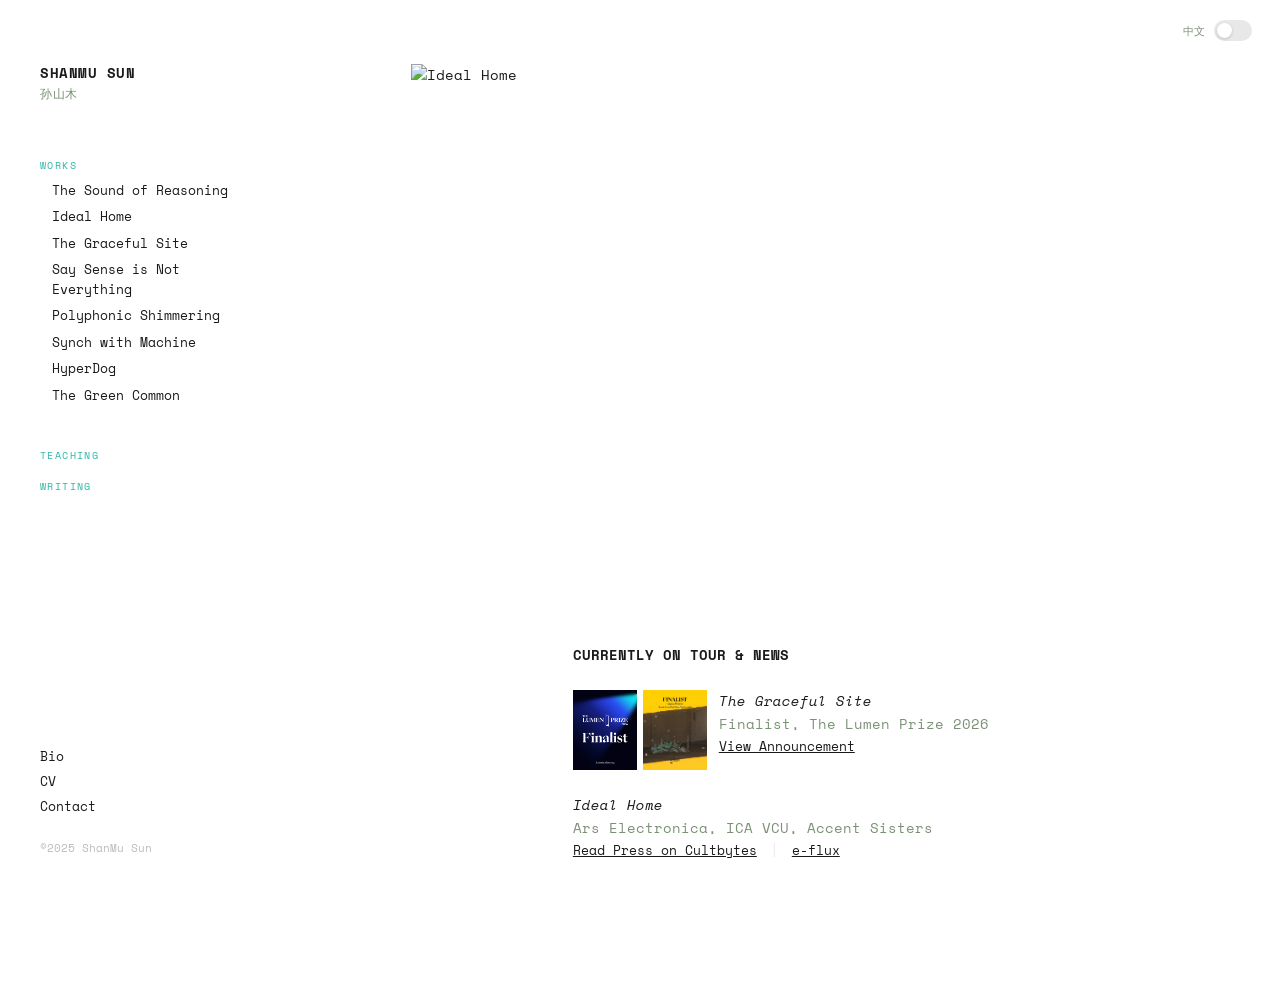
==== commit 59d1398b: "add newProject" ====
--- a/index.html
+++ b/index.html
@@ -79,6 +79,7 @@
         <li><a href="#graceful-site" onclick="closeMenu()" data-i18n="nav-graceful-site">The Graceful Site</a></li>
         <li><a href="#sense" onclick="closeMenu()" data-i18n="nav-sense">Say Sense is Not Everything</a></li>
         <li><a href="#shimmering" onclick="closeMenu()" data-i18n="nav-shimmering">Polyphonic Shimmering</a></li>
+        <li><a href="#synch-with-machine" onclick="closeMenu()" data-i18n="nav-synch-with-machine">Synch with Machine</a></li>
         <li><a href="#hyperdog" onclick="closeMenu()" data-i18n="nav-hyperdog">HyperDog</a></li>
         <li><a href="#green-common" onclick="closeMenu()" data-i18n="nav-green-common">The Green Common</a></li>
       </ul>
@@ -119,6 +120,7 @@
         <li><a href="#graceful-site" data-i18n="nav-graceful-site">The Graceful Site</a></li>
         <li><a href="#sense" data-i18n="nav-sense">Say Sense is Not Everything</a></li>
         <li><a href="#shimmering" data-i18n="nav-shimmering">Polyphonic Shimmering</a></li>
+        <li><a href="#synch-with-machine" data-i18n="nav-synch-with-machine">Synch with Machine</a></li>
         <li><a href="#hyperdog" data-i18n="nav-hyperdog">HyperDog</a></li>
         <li><a href="#green-common" data-i18n="nav-green-common">The Green Common</a></li>
       </ul>
@@ -419,6 +421,61 @@
         </div>
       </section>
 
+      <!-- Synch with Machine -->
+      <section class="entry view" id="synch-with-machine">
+        <div class="entry-header">
+          <h2 class="entry-title">
+            Synch with Machine<br>
+            <span class="zh">与机器同步</span>
+          </h2>
+          <p class="entry-meta" data-i18n="meta-synch-with-machine">2024 · Interactive Installation · EEG (Muse 2),
+            TouchDesigner, Arduino</p>
+        </div>
+        <div class="img-wrap" style="margin-bottom: 40px;">
+          <video controls playsinline preload="metadata" poster="images/synch-with-machine/intro-poster.jpg"
+            style="width:100%;display:block;">
+            <source src="images/synch-with-machine/intro.mp4" type="video/mp4">
+          </video>
+        </div>
+        <p class="img-caption" data-i18n="cap-swm-intro">Introduction video</p>
+        <div class="img-wrap" style="margin-bottom: 40px;">
+          <img src="images/synch-with-machine/installation-01.jpg" alt="Synch with Machine — installation view"
+            style="width:100%;display:block;">
+        </div>
+        <p class="img-caption" data-i18n="cap-install-view">Installation view</p>
+        <div class="img-wrap" style="margin-bottom: 40px;">
+          <img src="images/synch-with-machine/installation-02.jpg" alt="Synch with Machine — installation view"
+            style="width:100%;display:block;">
+        </div>
+        <div class="img-wrap" style="margin-bottom: 40px; max-width: 360px;">
+          <img src="images/synch-with-machine/arduino.jpg" alt="Synch with Machine — Arduino and lamp"
+            style="width:100%;display:block;">
+        </div>
+        <p class="img-caption" data-i18n="cap-swm-arduino">Arduino</p>
+        <div class="img-wrap" style="margin-bottom: 40px;">
+          <img src="images/synch-with-machine/right-screen.jpg" alt="Synch with Machine — right screen, particles"
+            style="width:100%;display:block;">
+        </div>
+        <p class="img-caption" data-i18n="cap-swm-right">Right screen</p>
+        <div class="entry-body" data-i18n="body-synch-with-machine">
+          <p>Synch with Machine is built on the idea that thought is a flow of energy. Deep learning is usually
+            studied apart from the inner experience of human beings; this installation proposes an experimental space
+            where the energy of a human thought process, read as electricity from brainwaves, communicates with a deep
+            learning machine, asking whether machines can move past their learning limitations toward new cognitive
+            levels.</p>
+          <p>The work has two parts: an introduction video and an interactive experimental field. Visitors sit down
+            and put on a Muse 2 EEG headset and are invited to meditate with the machine. The EEG signal is received
+            by TouchDesigner and an Arduino, which turns it into energy fluctuations shown as a lamp that brightens
+            and dims with voltage. A screen to one side visualizes the machine's own electric energy as moving
+            particles, while a 3D game interface of neural-system models speeds up and slows down with the visitor's
+            real-time EEG.</p>
+          <p>Brain activity moves from chaos toward a steadfast, coherent flow; the machine is expected to be more
+            influenced by human thought as that flow grows. The installation offers a new mode of training for deep
+            learning, and a prompt to think about self-awareness, consciousness, and our relationship with machines.
+          </p>
+        </div>
+      </section>
+
       <!-- HyperDog -->
       <section class="entry view" id="hyperdog">
         <div class="entry-header">
@@ -680,13 +737,14 @@
           <img src="images/Artist%20Photo%20%C2%A9Jiayi%20Liang%20(1).png" alt="ShanMu Sun — Photo © Jiayi Liang">
         </div>
         <div class="about-body" data-i18n="body-about">
-          <p>I am a Chinese artist and writer, currently based in Jinan, China. I am interested in the intersection
+          <p>I am a Chinese artist and writer, currently based in Education City, Qatar. I am interested in the intersection
             of media, art, and technology.</p>
           <p>My work often explores themes of identity, culture, and media studies. I consider myself an
             experimental artist who explores live simulation, digital storytelling, artificial intelligence, and the
             methodology of programming languages.</p>
-          <p>My practice explores the complexity of emerging technology and computation as an alternative narrative
-            container.</p>
+          <p>My practice sits at the intersection of critical media studies, digital storytelling, live simulation,
+            and the study of artificial intelligence. I explore the complexity of emerging technology and computation
+            as an alternative narrative container.</p>
           <p>My work has been shortlisted for the Lumen Prize and exhibited internationally at venues such as Ars
             Electronica (Linz, Austria), Black Brick Project (NYC, US), Instinc (Singapore), ICAVCU (Richmond, VA),
             and others.</p>
@@ -724,7 +782,9 @@
             <div class="cv-group">
               <span class="cv-year">2026</span>
               <div class="cv-entries" data-i18n="cv-ex-2026">
+                <p>NeurIPS 2026 Creative AI Exhibition, Sydney, Australia</p>
                 <p><a href="https://lumenprize.org/2026-legacy-future-finalists/shanmu-sun-and-ruiqi-zhang" target="_blank">Lumen Prize Finalist 2026 →</a>, online exhibition</p>
+                <p>CITYSCAPE, Streeters Gallery, London, UK</p>
                 <p>Screen // Seen, KCAC, Kansas City Artists Coalition, MO</p>
                 <p><em>Pleasure Engineered</em>, Accent Sisters, New York City, NY</p>
                 <p>Odds and Ends Film Festival, Light House Studio, Charlottesville, VA</p>
@@ -817,6 +877,7 @@
             <div class="cv-group">
               <span class="cv-year">2026</span>
               <div class="cv-entries" data-i18n="cv-pu-2026">
+                <p>NeurIPS 2026 Creative AI Track, 40th Conference on Neural Information Processing Systems. "The Sound of Reasoning" (with Ruiqi Zhang, Wenxuan Li, Yanyan Li, Shanshan Zhu, and Zongwei Zhou). Artwork track, accepted. December 2026. <a href="https://openreview.net/forum?id=gUabfXv8Me" target="_blank">Read →</a></p>
                 <p>AHFE 2026 17th International Conference on Applied Human Factors and Ergonomics. "Reframing Immigrant
                   Narratives through AI-Assisted Co-Creation and Immersive Experience: A Case Study of Ideal Home." May,
                   2026</p>
